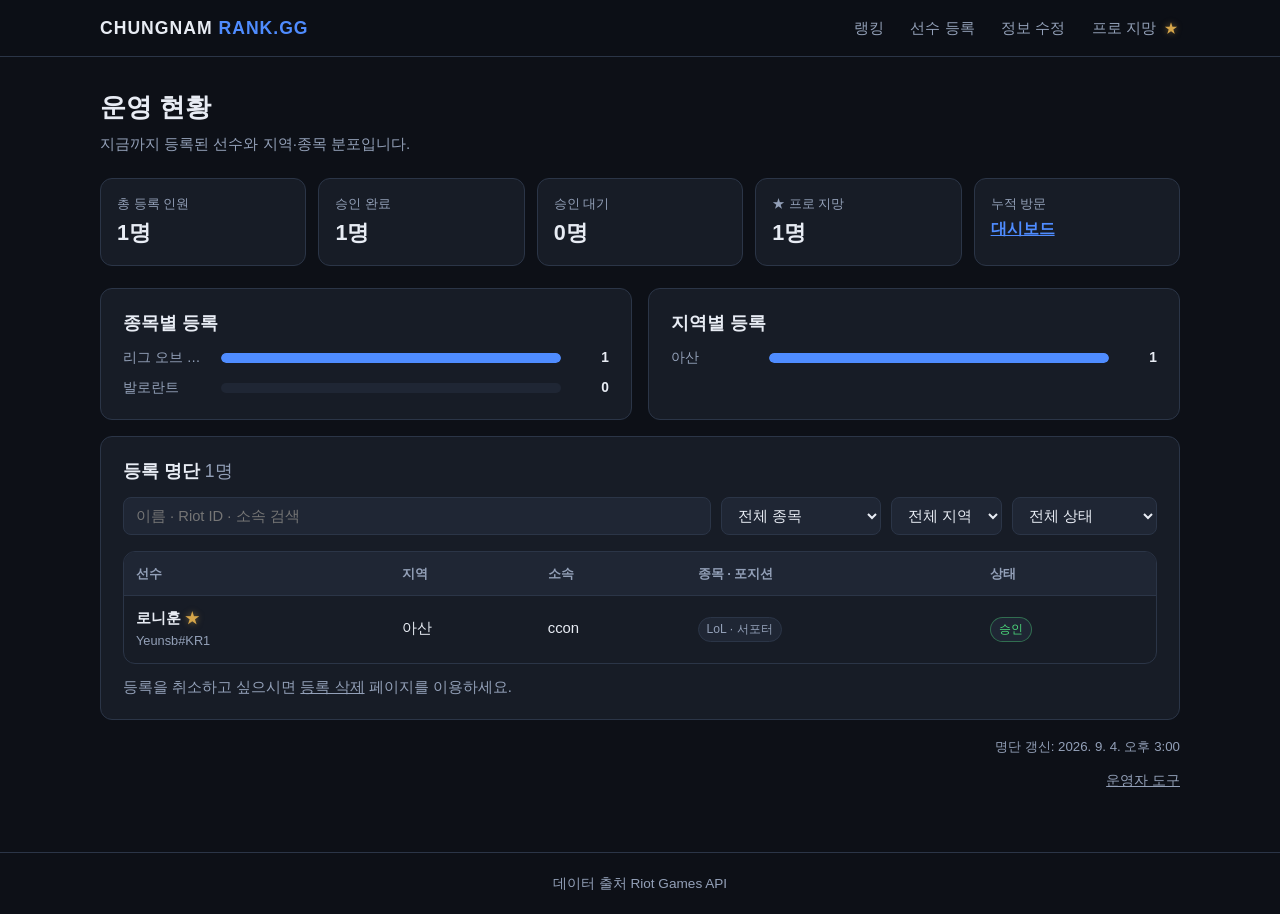
==== admin.html @ 57ab892e "feat: 링크 공유 미리보기 (og 태그 + 대표 이미지) 카톡·디스코드에 주소를 올려도 밋밋한 URL만 뜨고 있었습니다. 모집이 대부분 링크 공유로 퍼지는데 첫인상이 비어 있던" ====
<!DOCTYPE html>
<html lang="ko">
<head>
<meta charset="UTF-8">
<meta name="viewport" content="width=device-width, initial-scale=1">
<title>운영 현황 — 충남 아마추어 랭킹</title>
<meta name="robots" content="noindex">
<meta name="description" content="지금까지 등록된 선수와 지역·종목 분포입니다.">
<meta property="og:type" content="website">
<meta property="og:site_name" content="CHUNGNAM RANK.GG">
<meta property="og:locale" content="ko_KR">
<meta property="og:title" content="운영 현황 — 충남 아마추어 랭킹">
<meta property="og:description" content="지금까지 등록된 선수와 지역·종목 분포입니다.">
<meta property="og:url" content="https://fishsda2-alt.github.io/cne-arena/admin.html">
<meta property="og:image" content="https://fishsda2-alt.github.io/cne-arena/assets/og.png">
<meta property="og:image:width" content="1200">
<meta property="og:image:height" content="630">
<meta name="twitter:card" content="summary_large_image">
<link rel="canonical" href="https://fishsda2-alt.github.io/cne-arena/admin.html">
<link rel="stylesheet" href="css/style.css">
</head>
<body>

<header class="site-header">
  <div class="container">
    <a class="logo" href="index.html">CHUNGNAM <span>RANK.GG</span></a>
    <nav>
      <a href="index.html">랭킹</a>
      <a href="register.html">선수 등록</a>
      <a href="edit.html">정보 수정</a>
      <a href="pro.html">프로 지망 <span class="star">★</span></a>
    </nav>
  </div>
</header>

<main>
  <div class="container">
    <div class="page-title">
      <h1>운영 현황</h1>
      <p>지금까지 등록된 선수와 지역·종목 분포입니다.</p>
    </div>

    <!-- ── 요약 ──────────────────────────────────────────── -->
    <section class="stats">
      <div class="stat"><div class="k">총 등록 인원</div><div class="v" id="sTotal">-</div></div>
      <div class="stat"><div class="k">승인 완료</div><div class="v" id="sApproved">-</div></div>
      <div class="stat"><div class="k">승인 대기</div><div class="v" id="sPending">-</div></div>
      <div class="stat"><div class="k">★ 프로 지망</div><div class="v" id="sPro">-</div></div>
      <div class="stat"><div class="k">누적 방문</div><div class="v small" id="sVisits">미설정</div></div>
    </section>

    <div class="grid-2 admin-grid">
      <section class="card">
        <h2>종목별 등록</h2>
        <div id="byGame" class="bars"></div>
      </section>

      <section class="card">
        <h2>지역별 등록</h2>
        <div id="byRegion" class="bars"></div>
      </section>
    </div>

    <!-- ── 관리 키 (운영자 도구를 열었을 때만 보입니다) ───── -->
    <section class="card manage-only">
      <h2>관리 키</h2>
      <p>★ 표시와 승인을 바꾸려면 관리 키가 필요합니다.
        입력한 키는 <strong>이 탭에서만</strong> 기억하고, 창을 닫으면 사라집니다.</p>
      <div class="field" style="margin-top:12px">
        <label for="fKey">관리 키</label>
        <input type="password" id="fKey" autocomplete="off" placeholder="Apps Script 속성에 넣어둔 값">
      </div>
      <div class="btn-row">
        <button class="btn" id="keyBtn" type="button">이 탭에서 기억하기</button>
        <button class="btn ghost" id="keyClear" type="button">지우기</button>
      </div>
      <p class="copied" id="keyMsg"></p>
    </section>

    <!-- ── 명단 ──────────────────────────────────────────── -->
    <section class="card">
      <h2>등록 명단 <span id="count" style="font-weight:400; color:var(--text-dim)"></span></h2>

      <div class="controls" style="margin-top:12px">
        <input type="search" id="q" placeholder="이름 · Riot ID · 소속 검색">
        <select id="fGame"><option value="">전체 종목</option></select>
        <select id="fRegion"><option value="">전체 지역</option></select>
        <select id="fState">
          <option value="">전체 상태</option>
          <option value="pending">승인 대기만</option>
          <option value="pro">★ 프로 지망만</option>
        </select>
      </div>

      <div class="table-wrap">
        <table>
          <thead>
            <tr>
              <th>선수</th>
              <th class="hide-sm">지역</th>
              <th class="hide-sm">소속</th>
              <th>종목 · 포지션</th>
              <th>상태</th>
              <th class="manage-only">관리</th>
            </tr>
          </thead>
          <tbody id="tbody"></tbody>
        </table>
        <div class="empty" id="empty">불러오는 중…</div>
      </div>

      <div class="result-box" id="okBox"><h3>처리했습니다</h3><p id="okMsg"></p></div>
      <div class="result-box error" id="ngBox"><h3>처리하지 못했습니다</h3><p id="ngMsg"></p></div>

      <p class="foot-note">
        등록을 취소하고 싶으시면 <a href="remove.html">등록 삭제</a> 페이지를 이용하세요.
      </p>
    </section>

    <p class="updated" id="updated"></p>

    <p class="foot-note" style="text-align:right">
      <a href="#" id="manageToggle">운영자 도구</a>
    </p>
  </div>
</main>

<footer class="site-footer">
  <div class="container">
    <p>데이터 출처 Riot Games API</p>
  </div>
</footer>

<script src="js/config.js"></script>
<script src="js/analytics.js"></script>
<script src="js/admin.js"></script>
</body>
</html>
---- css/style.css ----
/* ===== 충남 아마추어 랭킹 ===== */
:root {
  --bg: #0d1017;
  --surface: #171c26;
  --surface-2: #1f2634;
  --border: #2b3547;
  --text: #e8ecf4;
  --text-dim: #93a0b8;
  --accent: #4f8cff;
  --accent-hover: #6da1ff;
  --gold: #d5a54a;
  --up: #4cd97b;
  --down: #ff6b6b;
  --radius: 12px;
}

* { margin: 0; padding: 0; box-sizing: border-box; }

body {
  font-family: "Segoe UI", "Malgun Gothic", "맑은 고딕", sans-serif;
  background: var(--bg);
  color: var(--text);
  line-height: 1.6;
  min-height: 100vh;
  display: flex;
  flex-direction: column;
}

a { color: var(--accent); }
.container { width: min(1080px, 94%); margin: 0 auto; }

/* ----- 헤더 ----- */
.site-header {
  background: rgba(13, 16, 23, 0.95);
  border-bottom: 1px solid var(--border);
  position: sticky; top: 0; z-index: 20;
  backdrop-filter: blur(6px);
}
.site-header .container {
  display: flex; align-items: center; justify-content: space-between;
  padding: 14px 0; gap: 12px;
}
.logo { font-weight: 800; font-size: 1.1rem; letter-spacing: 1px; text-decoration: none; color: var(--text); }
.logo span { color: var(--accent); }
.site-header nav a {
  color: var(--text-dim); text-decoration: none; margin-left: 18px;
  font-size: 0.94rem; padding: 6px 2px; border-bottom: 2px solid transparent;
}
.site-header nav a:hover { color: var(--text); }
.site-header nav a.active { color: var(--accent); border-bottom-color: var(--accent); }

main { flex: 1; padding: 30px 0 60px; }

.page-title { margin-bottom: 22px; }
.page-title h1 { font-size: 1.6rem; margin-bottom: 4px; }
.page-title p { color: var(--text-dim); font-size: 0.95rem; }

/* ----- 종목 선택 ----- */
/* 정렬 탭(.tabs)보다 한 단계 위의 축이라, 더 크고 각지게 해서 구분합니다. */
.game-tabs { display: flex; gap: 8px; flex-wrap: wrap; margin: 2px 0 20px; }
.game-tabs button {
  display: inline-flex; align-items: center; gap: 8px;
  background: var(--surface); color: var(--text-dim);
  border: 1px solid var(--border); border-radius: 10px;
  padding: 10px 18px; font-size: 1rem; font-weight: 600;
  cursor: pointer; font-family: inherit;
  transition: color .15s, border-color .15s, background .15s;
}
.game-tabs button:hover { color: var(--text); border-color: var(--accent); }
.game-tabs button.active { background: var(--accent); border-color: var(--accent); color: #fff; }
.game-tabs .soon {
  font-size: 0.7rem; font-weight: 600; padding: 2px 7px; border-radius: 999px;
  background: var(--surface-2); color: var(--text-dim); border: 1px solid var(--border);
}
.game-tabs button.active .soon { background: rgba(255,255,255,.2); color: #fff; border-color: transparent; }
/* 폼 안에서 쓸 때 (등록·수정 페이지) */
.game-tabs.pick { margin: 0; }
.game-tabs.pick button { padding: 9px 16px; font-size: 0.94rem; }

/* 아직 열지 않은 종목 안내 */
.notice-card { border-left: 3px solid var(--accent); }
.notice-card p { margin-top: 10px; }

/* ----- 요약 카드 ----- */
.stats {
  display: grid; grid-template-columns: repeat(auto-fit, minmax(140px, 1fr));
  gap: 12px; margin-bottom: 22px;
}
.stat {
  background: var(--surface); border: 1px solid var(--border);
  border-radius: var(--radius); padding: 14px 16px;
}
.stat .k { color: var(--text-dim); font-size: 0.82rem; }
.stat .v { font-size: 1.35rem; font-weight: 700; margin-top: 2px; }
.stat .v.small { font-size: 1rem; font-weight: 600; }

/* ----- 컨트롤 ----- */
.controls {
  display: flex; flex-wrap: wrap; gap: 10px; margin-bottom: 16px;
}
.controls input, .controls select {
  background: var(--surface-2); color: var(--text);
  border: 1px solid var(--border); border-radius: 8px;
  padding: 9px 12px; font-size: 0.92rem; font-family: inherit;
}
.controls input { flex: 1 1 200px; min-width: 0; }
.controls input:focus, .controls select:focus { outline: none; border-color: var(--accent); }

.tabs { display: flex; gap: 6px; margin-bottom: 14px; flex-wrap: wrap; }
.tabs button {
  background: var(--surface); color: var(--text-dim);
  border: 1px solid var(--border); border-radius: 999px;
  padding: 7px 16px; font-size: 0.9rem; cursor: pointer; font-family: inherit;
}
.tabs button:hover { color: var(--text); }
.tabs button.active { background: var(--accent); border-color: var(--accent); color: #fff; font-weight: 600; }

/* ----- 랭킹 표 ----- */
.table-wrap {
  background: var(--surface); border: 1px solid var(--border);
  border-radius: var(--radius); overflow: hidden;
}
table { width: 100%; border-collapse: collapse; }
thead th {
  background: var(--surface-2); color: var(--text-dim);
  font-size: 0.82rem; font-weight: 600; text-align: left;
  padding: 11px 12px; white-space: nowrap;
}
tbody td { padding: 11px 12px; border-top: 1px solid var(--border); font-size: 0.93rem; }
tbody tr:hover { background: rgba(79, 140, 255, 0.06); }

.rank-no { font-weight: 700; width: 54px; text-align: center; color: var(--text-dim); }
.rank-no.top1 { color: var(--gold); font-size: 1.1rem; }
.rank-no.top2 { color: #cfd6e4; }
.rank-no.top3 { color: #c08457; }

.player { display: flex; align-items: center; gap: 10px; min-width: 0; }
.player img, .player .noimg {
  width: 34px; height: 34px; border-radius: 8px; flex: none;
  background: var(--surface-2); border: 1px solid var(--border);
}
.player .who { min-width: 0; }
.player .nm { font-weight: 600; display: block; }
.player .id {
  color: var(--text-dim); font-size: 0.8rem;
  display: block; overflow: hidden; text-overflow: ellipsis; white-space: nowrap; max-width: 190px;
}

.tier { display: flex; align-items: center; gap: 7px; white-space: nowrap; }
.tier .dot { width: 9px; height: 9px; border-radius: 50%; flex: none; }
.tier .lp { color: var(--text-dim); font-size: 0.85rem; }

.delta { font-size: 0.85rem; white-space: nowrap; }
.delta.up { color: var(--up); }
.delta.down { color: var(--down); }
.delta.zero { color: var(--text-dim); }

.wl { white-space: nowrap; }
.wl .w { color: var(--up); }
.wl .l { color: var(--down); }
.wr { font-weight: 600; }
.wr.hi { color: var(--up); }
.wr.lo { color: var(--down); }

/* 프로 트라이아웃 희망 선수 표시 */
.star {
  color: var(--gold); margin-left: 4px; font-size: 0.95em;
  text-shadow: 0 0 6px rgba(213, 165, 74, 0.5); cursor: help;
}

.badge {
  display: inline-block; font-size: 0.72rem; padding: 1px 7px;
  border-radius: 999px; border: 1px solid var(--border);
  color: var(--text-dim); margin-left: 6px; vertical-align: middle;
}
.badge.hot { color: #ffb454; border-color: #6b4a1e; background: rgba(255,180,84,.1); }
.badge.stale { color: var(--text-dim); }

.empty { padding: 48px 20px; text-align: center; color: var(--text-dim); }
.updated { color: var(--text-dim); font-size: 0.83rem; margin-top: 12px; text-align: right; }

/* ----- 카드 / 안내 ----- */
.card {
  background: var(--surface); border: 1px solid var(--border);
  border-radius: var(--radius); padding: 20px 22px; margin-bottom: 16px;
}
.card h2 { font-size: 1.1rem; margin-bottom: 10px; }
.card h3 { font-size: 0.98rem; margin: 16px 0 6px; }
.card p, .card li { color: var(--text-dim); font-size: 0.93rem; }
.card ol, .card ul { padding-left: 20px; }
.card li { margin: 4px 0; }
.card strong { color: var(--text); }

.card h2 .step-no {
  display: inline-flex; align-items: center; justify-content: center;
  width: 26px; height: 26px; border-radius: 50%;
  background: var(--accent); color: #fff;
  font-size: 0.86rem; font-weight: 700; margin-right: 8px;
  vertical-align: 2px;
}

.field { margin-bottom: 14px; }
.field label { display: block; font-size: 0.88rem; margin-bottom: 5px; color: var(--text-dim); }
.field input[type="text"], .field select {
  width: 100%; background: var(--surface-2); color: var(--text);
  border: 1px solid var(--border); border-radius: 8px;
  padding: 11px 12px; font-size: 1rem; font-family: inherit;
}
.field input:focus, .field select:focus { outline: none; border-color: var(--accent); }

.req, .opt {
  font-size: 0.72rem; padding: 1px 6px; border-radius: 999px;
  margin-left: 5px; vertical-align: 1px;
}
.req { background: rgba(255,107,107,.14); color: var(--down); }
.opt { background: var(--surface-2); color: var(--text-dim); }

.grid-2 { display: grid; grid-template-columns: 1fr 1fr; gap: 0 12px; }
@media (max-width: 560px) { .grid-2 { grid-template-columns: 1fr; } }

/* 체크박스 항목 */
.field.check label {
  display: flex; align-items: flex-start; gap: 9px;
  color: var(--text); font-size: 0.92rem; cursor: pointer; margin-bottom: 0;
}
.field.check input[type="checkbox"] {
  width: 18px; height: 18px; margin-top: 2px; flex: none;
  accent-color: var(--accent); cursor: pointer;
}

/* 입력 오류 문구 */
.err {
  display: none; color: var(--down); font-size: 0.84rem; margin-top: 5px;
}
.err.show { display: block; }

/* 제출 결과 */
.result-box {
  display: none; margin-top: 16px; padding: 16px 18px;
  border-radius: var(--radius); border: 1px solid var(--up);
  background: rgba(76, 217, 123, 0.08);
}
.result-box.show { display: block; }
.result-box.error { border-color: var(--down); background: rgba(255, 107, 107, 0.08); }
.result-box h3 { margin: 0 0 6px; font-size: 1rem; color: var(--up); }
.result-box.error h3 { color: var(--down); }
.result-box p { color: var(--text); font-size: 0.92rem; }

.mail-preview {
  margin-top: 12px; padding: 14px; border-radius: 8px;
  background: var(--bg); border: 1px solid var(--border);
  color: var(--text-dim); font-size: 0.85rem; line-height: 1.7;
  font-family: "Consolas", "D2Coding", monospace;
  white-space: pre-wrap; word-break: break-word;
  max-height: 420px; overflow-y: auto;
}

.mail-to {
  display: flex; align-items: center; gap: 12px; flex-wrap: wrap;
  background: var(--surface-2); border: 1px solid var(--border);
  border-radius: 8px; padding: 12px 14px;
  font-size: 1.05rem; font-weight: 600; word-break: break-all;
}
.btn-row { display: flex; gap: 10px; margin-top: 14px; flex-wrap: wrap; }
.copied {
  display: none; margin-top: 10px; color: var(--up); font-size: 0.88rem;
}
.copied.show { display: block; }

.btn {
  display: inline-block; background: var(--accent); color: #fff;
  border: none; border-radius: 8px; padding: 11px 22px;
  font-size: 0.96rem; font-weight: 600; cursor: pointer;
  text-decoration: none; font-family: inherit;
}
.btn:hover { background: var(--accent-hover); }
.btn.ghost { background: transparent; border: 1px solid var(--border); color: var(--text); }
.btn.btn-lg { width: 100%; padding: 14px 22px; font-size: 1.05rem; margin-top: 6px; }
.btn.btn-sm { padding: 6px 14px; font-size: 0.85rem; }
.btn:disabled { opacity: .5; cursor: not-allowed; }
.btn.btn-danger { background: var(--down); }
.btn.btn-danger:hover { background: #ff8585; }

/* 되돌릴 수 없는 동작 앞의 경고 */
.danger-note {
  border: 1px solid var(--down);
  background: rgba(255, 107, 107, 0.08);
  border-radius: var(--radius); padding: 14px 18px; margin-bottom: 18px;
  font-size: 0.92rem; color: var(--text-dim); line-height: 1.7;
}
.danger-note strong { color: var(--text); }

.icon-result {
  display: none; margin-top: 14px; padding: 16px;
  background: var(--surface-2); border: 1px solid var(--border); border-radius: var(--radius);
  align-items: center; gap: 16px;
}
.icon-result.show { display: flex; }
.icon-result img {
  width: 84px; height: 84px; border-radius: 12px; flex: none;
  border: 2px solid var(--accent);
}
.icon-result .n { font-size: 1.5rem; font-weight: 800; color: var(--accent); }
.icon-result .t { color: var(--text-dim); font-size: 0.9rem; }
.hint { color: var(--down); font-size: 0.88rem; margin-top: 8px; display: none; }
.hint.show { display: block; }

.notice {
  border-left: 3px solid var(--accent);
  background: rgba(79, 140, 255, 0.07);
  padding: 12px 16px; border-radius: 0 8px 8px 0; margin: 12px 0;
  font-size: 0.9rem; color: var(--text-dim);
}

/* 푸터의 브랜드 버튼 — 운영 현황 페이지 입구 */
.brand-btn {
  display: inline-block; text-decoration: none;
  border: 1px solid var(--border); border-radius: 999px;
  padding: 7px 18px; color: var(--text-dim);
  font-weight: 800; letter-spacing: 1px; font-size: 0.85rem;
}
.brand-btn span { color: var(--accent); }
.brand-btn:hover { color: var(--text); border-color: var(--accent); }

/* ----- 운영 현황 ----- */
/* 관리 부분은 '운영자 도구'를 열었을 때만 보입니다 (화면 정리용이지 잠금이 아닙니다) */
body:not(.manage) .manage-only { display: none !important; }
.foot-note { color: var(--text-dim); font-size: 0.86rem; margin-top: 12px; }
.foot-note a { color: var(--text-dim); }
.foot-note a:hover { color: var(--accent); }

.admin-grid { gap: 0 16px; }
.bars { display: flex; flex-direction: column; gap: 8px; margin-top: 10px; }
.bar { display: grid; grid-template-columns: 88px 1fr 38px; align-items: center; gap: 10px; }
.bar .bl { font-size: 0.86rem; color: var(--text-dim); overflow: hidden; text-overflow: ellipsis; white-space: nowrap; }
.bar .bt { background: var(--surface-2); border-radius: 999px; height: 10px; overflow: hidden; }
.bar .bf { display: block; height: 100%; background: var(--accent); border-radius: 999px; }
.bar .bn { font-size: 0.86rem; font-weight: 700; text-align: right; }

.chip {
  display: inline-block; font-size: 0.76rem; padding: 2px 8px; border-radius: 999px;
  border: 1px solid var(--border); color: var(--text-dim); background: var(--surface-2);
  white-space: nowrap;
}
.chip.ok { color: var(--up); border-color: rgba(76,217,123,.4); }
.chip.warn { color: var(--gold); border-color: rgba(213,165,74,.4); }
.ops { white-space: nowrap; }
.ops .btn { margin-right: 4px; }
#tbody .nm { font-weight: 600; display: block; }
#tbody .id { color: var(--text-dim); font-size: 0.8rem; display: block; }

@media (max-width: 720px) {
  .admin-grid { grid-template-columns: 1fr; }
  .bar { grid-template-columns: 70px 1fr 32px; }
}

.site-footer {
  border-top: 1px solid var(--border); padding: 20px 0;
  color: var(--text-dim); font-size: 0.85rem; text-align: center;
}

/* ----- 모바일 ----- */
@media (max-width: 720px) {
  .site-header .container { flex-direction: column; align-items: flex-start; gap: 6px; }
  .site-header nav a { margin-left: 0; margin-right: 16px; }
  .game-tabs button { padding: 9px 14px; font-size: 0.94rem; }
  .hide-sm { display: none; }
  .table-wrap { overflow-x: auto; }
  tbody td, thead th { padding: 9px 7px; font-size: 0.86rem; }
  .player img, .player .noimg { width: 28px; height: 28px; }
  .player .id { max-width: 96px; font-size: 0.75rem; }
  .rank-no { width: 34px; }
  /* 좁은 화면에서는 티어·변동 표기가 줄바꿈되도록 허용 (가로 스크롤 방지) */
  .tier, .delta { white-space: normal; }
  .tier { gap: 5px; }
}
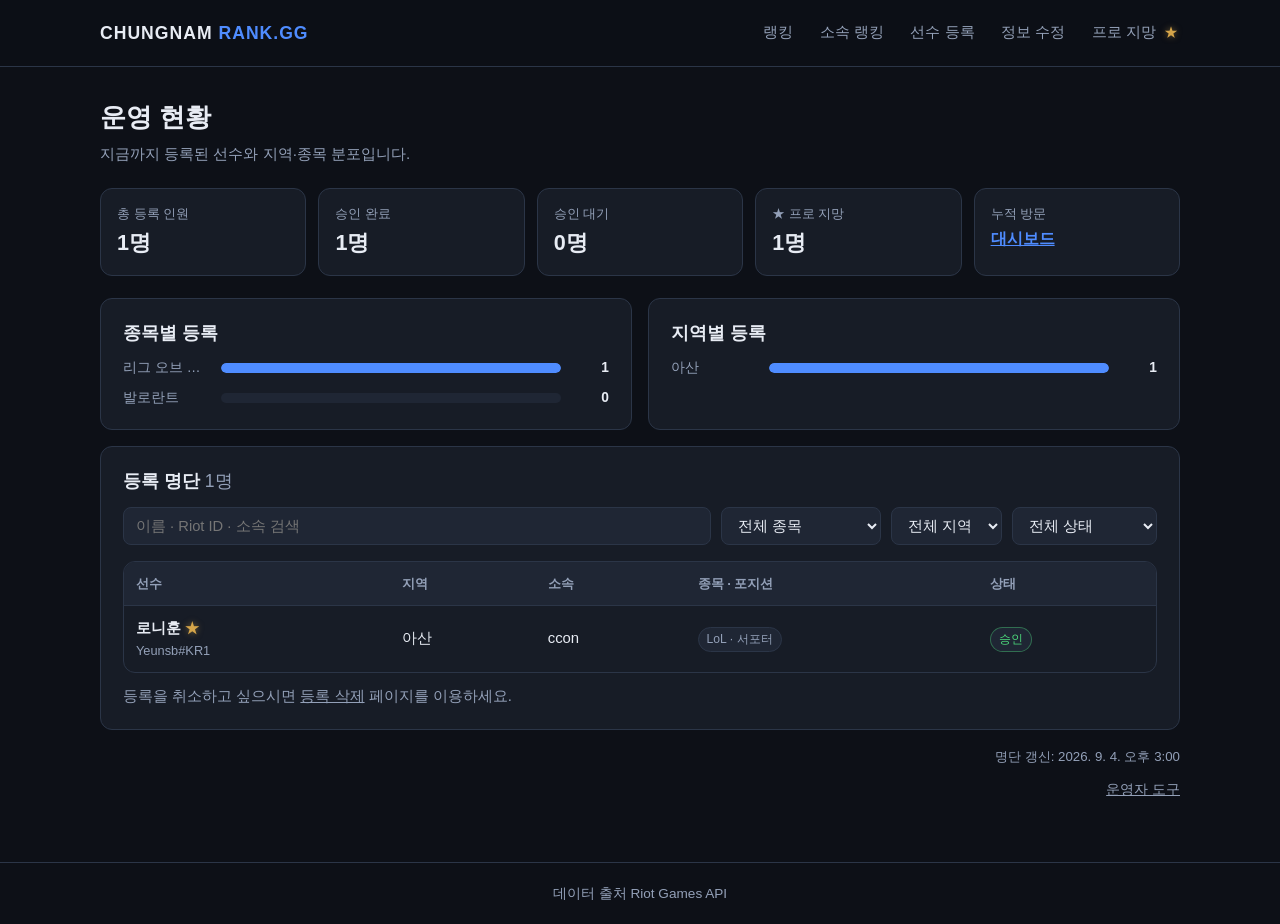
==== commit 36c03300: "feat: 소속·지역 랭킹 학교·클럽 단위, 시·군 단위 순위를 따로 봅니다. 지역 아마추어 씬에서는 선수가 한 명씩 오는 것보다 팀이 통째로 오는 편이 흔해서, "우리 학교가 몇" ====
--- a/admin.html
+++ b/admin.html
@@ -26,6 +26,7 @@
     <a class="logo" href="index.html">CHUNGNAM <span>RANK.GG</span></a>
     <nav>
       <a href="index.html">랭킹</a>
+      <a href="teams.html">소속 랭킹</a>
       <a href="register.html">선수 등록</a>
       <a href="edit.html">정보 수정</a>
       <a href="pro.html">프로 지망 <span class="star">★</span></a>
--- a/css/style.css
+++ b/css/style.css
@@ -45,6 +45,8 @@
 .site-header nav a {
   color: var(--text-dim); text-decoration: none; margin-left: 18px;
   font-size: 0.94rem; padding: 6px 2px; border-bottom: 2px solid transparent;
+  /* 좁은 화면에서 메뉴가 두 줄이 되더라도 낱말 가운데서 끊기지 않게 */
+  white-space: nowrap; display: inline-block;
 }
 .site-header nav a:hover { color: var(--text); }
 .site-header nav a.active { color: var(--accent); border-bottom-color: var(--accent); }
@@ -115,6 +117,11 @@
 .tabs button:hover { color: var(--text); }
 .tabs button.active { background: var(--accent); border-color: var(--accent); color: #fff; font-weight: 600; }
 
+/* 티어 분포 */
+.card.dist { padding: 16px 20px; margin-bottom: 14px; }
+.card.dist h2 { font-size: 0.95rem; margin-bottom: 2px; }
+.card.dist h2 span { font-weight: 400; color: var(--text-dim); font-size: 0.85rem; margin-left: 6px; }
+
 /* ----- 랭킹 표 ----- */
 .table-wrap {
   background: var(--surface); border: 1px solid var(--border);
@@ -178,6 +185,48 @@
 
 .empty { padding: 48px 20px; text-align: center; color: var(--text-dim); }
 .updated { color: var(--text-dim); font-size: 0.83rem; margin-top: 12px; text-align: right; }
+
+/* ----- 선수 상세 ----- */
+.modal { position: fixed; inset: 0; z-index: 50; display: flex; align-items: center; justify-content: center; padding: 16px; }
+.modal-back { position: absolute; inset: 0; background: rgba(0,0,0,.6); backdrop-filter: blur(2px); }
+.modal-card {
+  position: relative; width: min(620px, 100%); max-height: 88vh; overflow-y: auto;
+  background: var(--surface); border: 1px solid var(--border);
+  border-radius: var(--radius); padding: 22px 24px;
+}
+.modal-x {
+  position: absolute; top: 10px; right: 12px; background: none; border: none;
+  color: var(--text-dim); font-size: 1.6rem; line-height: 1; cursor: pointer; padding: 4px 8px;
+}
+.modal-x:hover { color: var(--text); }
+
+.p-head { display: flex; gap: 14px; align-items: center; margin-bottom: 16px; }
+.p-head img { width: 62px; height: 62px; border-radius: 12px; flex: none; background: var(--surface-2); border: 1px solid var(--border); }
+.p-who { min-width: 0; }
+.p-name { font-size: 1.25rem; font-weight: 800; }
+.p-id { color: var(--text-dim); font-size: 0.86rem; }
+.p-meta { color: var(--text-dim); font-size: 0.86rem; margin-top: 3px; }
+
+.p-stats { display: grid; grid-template-columns: repeat(auto-fit, minmax(120px, 1fr)); gap: 10px; margin-bottom: 18px; }
+.p-stats .s { background: var(--surface-2); border: 1px solid var(--border); border-radius: 10px; padding: 10px 12px; }
+.p-stats .s .k { color: var(--text-dim); font-size: 0.78rem; }
+.p-stats .s .v { font-weight: 700; margin-top: 2px; }
+.p-stats .s .v.sm { font-size: 0.92rem; }
+
+.p-h3 { font-size: 0.95rem; margin-bottom: 8px; }
+.p-h3 span { font-weight: 400; color: var(--text-dim); font-size: 0.84rem; margin-left: 6px; }
+.p-chart { background: var(--surface-2); border: 1px solid var(--border); border-radius: 10px; padding: 12px; }
+.p-chart svg { display: block; width: 100%; height: auto; }
+.p-chart .note { color: var(--text-dim); font-size: 0.88rem; text-align: center; padding: 22px 8px; }
+
+/* 이름을 누를 수 있다는 표시 */
+tbody tr.clickable { cursor: pointer; }
+tbody tr.clickable:hover .nm { color: var(--accent); }
+
+@media (max-width: 560px) {
+  .modal-card { padding: 18px 16px; }
+  .p-head img { width: 50px; height: 50px; }
+}
 
 /* ----- 카드 / 안내 ----- */
 .card {
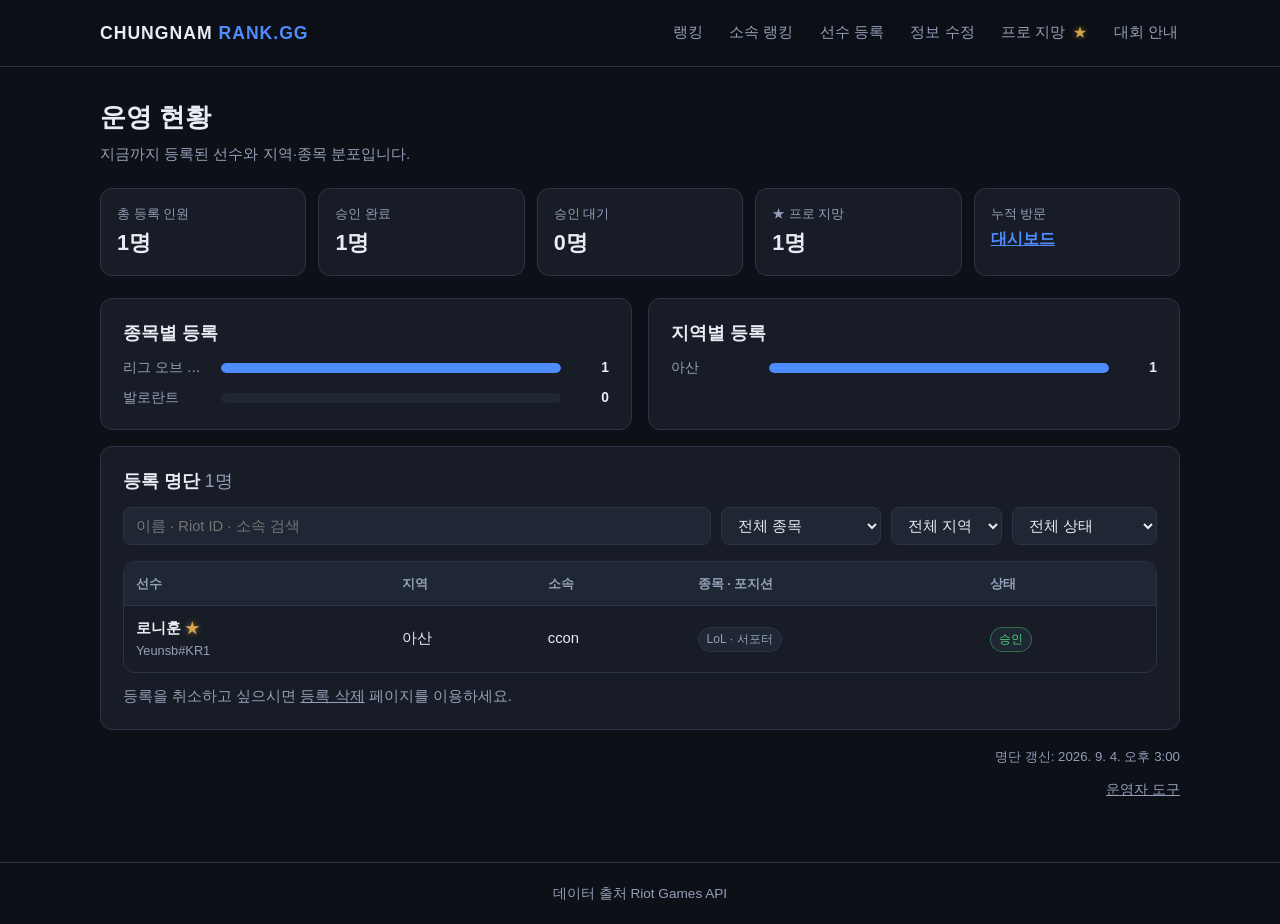
==== commit 8175ec11: "refactor: 대회 안내를 전용 페이지로 (메뉴 맨 오른쪽) 랭킹 첫 화면에 얹어두니 표 위가 복잡했습니다. 페이지를 따로 두니 지난 대회까지 담을 수 있어서 오히려 내용이 늘" ====
--- a/admin.html
+++ b/admin.html
@@ -30,6 +30,7 @@
       <a href="register.html">선수 등록</a>
       <a href="edit.html">정보 수정</a>
       <a href="pro.html">프로 지망 <span class="star">★</span></a>
+      <a href="events.html">대회 안내</a>
     </nav>
   </div>
 </header>
--- a/css/style.css
+++ b/css/style.css
@@ -16,6 +16,12 @@
 
 * { margin: 0; padding: 0; box-sizing: border-box; }
 
+/* hidden 속성이 항상 이기게 합니다.
+   브라우저 기본값은 [hidden]{display:none} 인데 우선순위가 가장 낮아서,
+   .modal{display:flex} 처럼 display 를 지정한 클래스가 있으면 그냥 무시됩니다.
+   실제로 상세 모달이 늘 떠 있는 사고가 났습니다. */
+[hidden] { display: none !important; }
+
 body {
   font-family: "Segoe UI", "Malgun Gothic", "맑은 고딕", sans-serif;
   background: var(--bg);
@@ -116,6 +122,83 @@
 }
 .tabs button:hover { color: var(--text); }
 .tabs button.active { background: var(--accent); border-color: var(--accent); color: #fff; font-weight: 600; }
+
+/* 소속 랭킹 — 펼친 팀원 목록 */
+#tbody tr.clickable .more {
+  color: var(--text-dim); font-size: 0.78rem; margin-left: 8px; opacity: 0; transition: opacity .15s;
+}
+#tbody tr.clickable:hover .more, #tbody tr.clickable.open .more { opacity: 1; }
+#tbody tr.clickable.open .more::after { content: " 접기"; }
+#tbody tr.clickable.open .more { font-size: 0; }
+#tbody tr.clickable.open .more::after { font-size: 0.78rem; }
+tr.roster td { background: var(--bg); padding: 10px 12px; }
+.roster-list { display: grid; grid-template-columns: repeat(auto-fill, minmax(210px, 1fr)); gap: 8px; }
+.rm {
+  display: flex; align-items: center; gap: 8px; text-decoration: none;
+  background: var(--surface-2); border: 1px solid var(--border);
+  border-radius: 8px; padding: 8px 11px; color: var(--text); font-size: 0.88rem;
+}
+.rm:hover { border-color: var(--accent); }
+.rm-name { font-weight: 600; }
+.rm-pos { color: var(--text-dim); font-size: 0.8rem; }
+.rm-tier { margin-left: auto; color: var(--text-dim); font-size: 0.8rem; white-space: nowrap; }
+
+/* ----- 대회 안내 ----- */
+.ev-box h2 { font-size: 1rem; margin-bottom: 12px; }
+.ev-list { display: flex; flex-direction: column; gap: 12px; }
+.ev {
+  display: flex; gap: 14px; align-items: stretch;
+  background: var(--surface-2); border: 1px solid var(--border);
+  border-radius: 10px; padding: 14px 16px;
+}
+.ev-poster { width: 84px; border-radius: 8px; object-fit: cover; flex: none; align-self: flex-start; }
+.ev-body { min-width: 0; flex: 1; }
+.ev-top { display: flex; align-items: center; gap: 8px; flex-wrap: wrap; }
+.ev-name { font-weight: 700; font-size: 1rem; }
+.ev-meta { color: var(--text-dim); font-size: 0.86rem; margin-top: 4px; }
+.ev-note { color: var(--text-dim); font-size: 0.88rem; margin-top: 6px; }
+.ev-foot { display: flex; align-items: center; gap: 10px; flex-wrap: wrap; margin-top: 10px; }
+.ev-apply { font-size: 0.84rem; color: var(--gold); }
+.ev-apply.done { color: var(--text-dim); }
+
+.ev-box + .ev-box { margin-top: 16px; }
+.ev-box .empty { padding: 28px 12px; }
+/* 지난 대회는 눈에 덜 띄게 — 있다는 것만 알면 됩니다 */
+.ev-list.past .ev { opacity: .62; }
+.ev-list.past .ev:hover { opacity: 1; }
+
+/* 팀 모집은 디스코드에서 */
+.discord-bar {
+  display: flex; align-items: center; justify-content: space-between; gap: 14px;
+  flex-wrap: wrap; margin-bottom: 14px; padding: 12px 16px;
+  border: 1px solid var(--border); border-radius: var(--radius);
+  background: var(--surface); color: var(--text-dim);
+  font-size: 0.9rem; line-height: 1.6;
+}
+.discord-bar strong { color: var(--text); }
+.discord-bar .btn { background: #5865f2; flex: none; }
+.discord-bar .btn:hover { background: #6b77f5; }
+
+@media (max-width: 560px) {
+  .ev { flex-direction: column; }
+  .ev-poster { width: 100%; max-height: 180px; }
+}
+
+/* 예시 데이터를 보고 있다는 표시 */
+.sample-bar {
+  display: flex; align-items: center; justify-content: space-between; gap: 14px;
+  flex-wrap: wrap; margin-bottom: 14px; padding: 12px 16px;
+  border: 1px solid var(--gold); border-radius: var(--radius);
+  background: rgba(213, 165, 74, 0.1);
+  color: var(--text-dim); font-size: 0.9rem; line-height: 1.6;
+}
+.sample-bar strong { color: var(--gold); }
+.sample-bar .btn { background: var(--gold); color: #1b1405; flex: none; }
+.sample-bar .btn:hover { background: #e8bd63; }
+
+/* 아직 선수가 적을 때의 안내 */
+.intro-card { border-left: 3px solid var(--accent); }
+.intro-card ul { margin-top: 10px; }
 
 /* 티어 분포 */
 .card.dist { padding: 16px 20px; margin-bottom: 14px; }
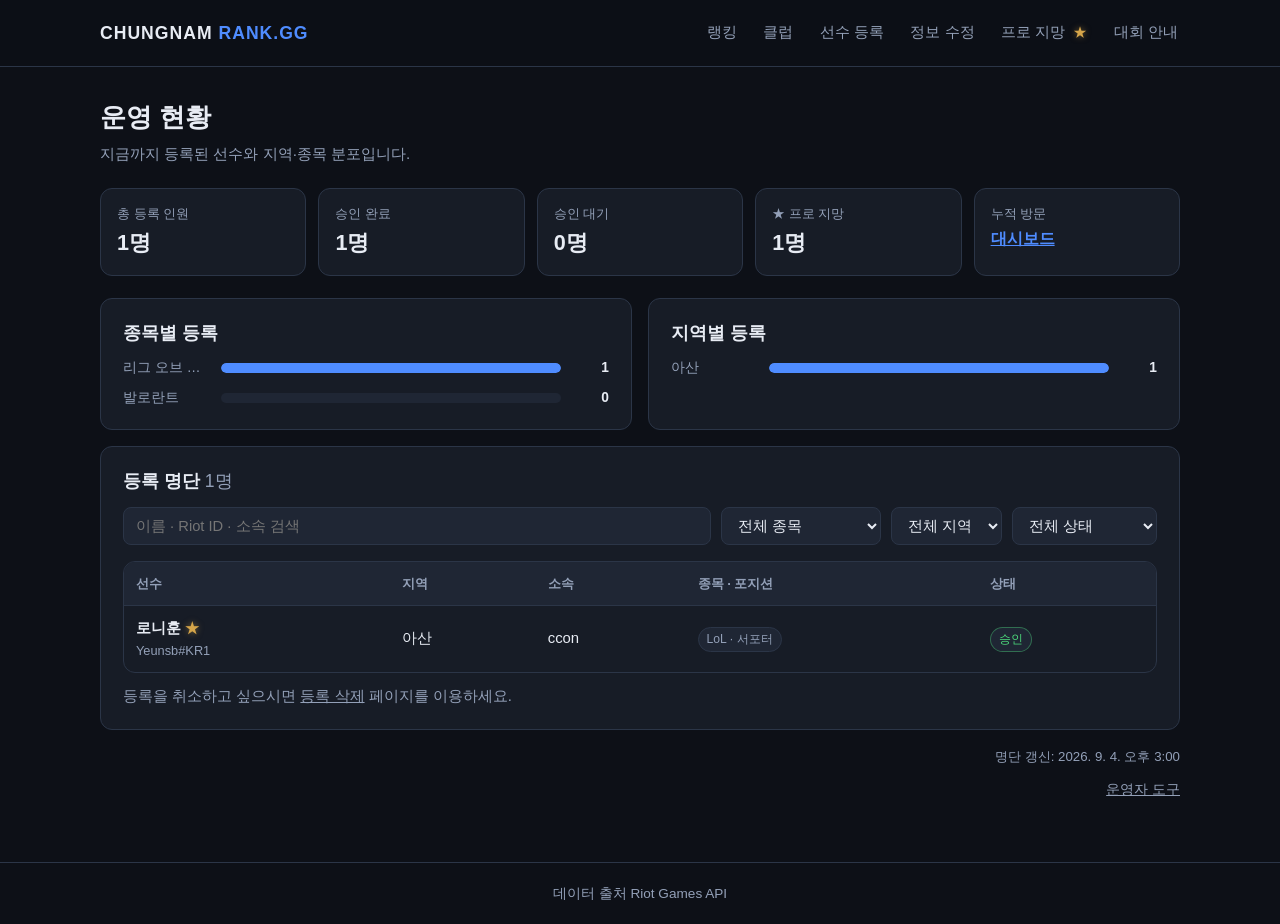
==== commit 78bfc8c4: "refactor: 메뉴 '클럽'으로 개명, 디스코드 안내 정리, 대회 검색 - 상단 메뉴 '소속 랭킹' → '클럽'. 페이지 제목·토글·표 머리도 함께 맞췄습니다.   등록 폼의 " ====
--- a/admin.html
+++ b/admin.html
@@ -26,7 +26,7 @@
     <a class="logo" href="index.html">CHUNGNAM <span>RANK.GG</span></a>
     <nav>
       <a href="index.html">랭킹</a>
-      <a href="teams.html">소속 랭킹</a>
+      <a href="teams.html">클럽</a>
       <a href="register.html">선수 등록</a>
       <a href="edit.html">정보 수정</a>
       <a href="pro.html">프로 지망 <span class="star">★</span></a>
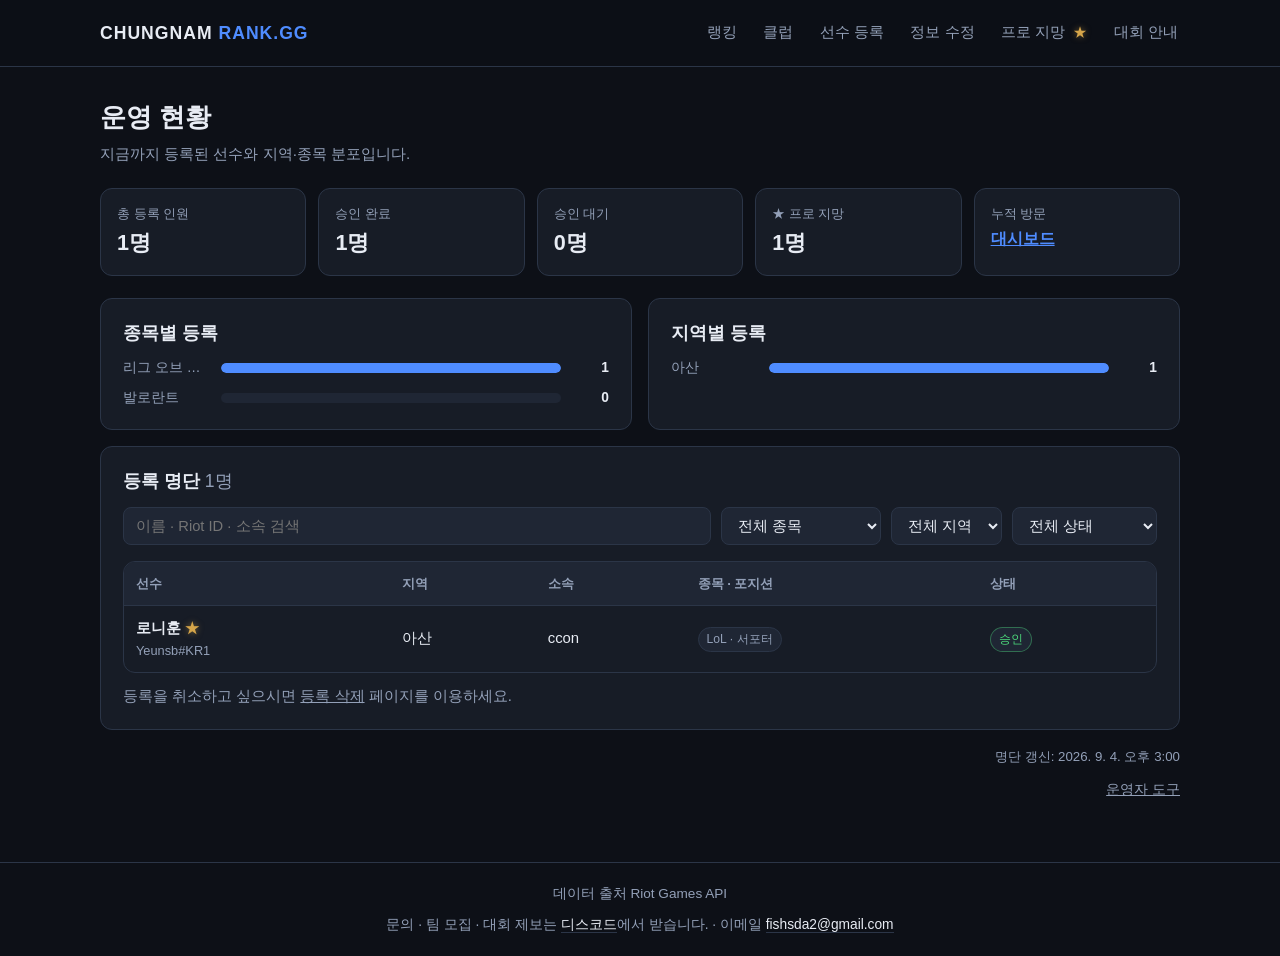
==== commit 73fe4318: "chore: 예시 대회 삭제, 푸터에 문의 안내 추가 - data/events.json 을 비웠습니다. 대회 안내는 이제 "지금은 안내할 대회가   없습니다 / 알고 계신 대회가 " ====
--- a/admin.html
+++ b/admin.html
@@ -130,11 +130,13 @@
 <footer class="site-footer">
   <div class="container">
     <p>데이터 출처 Riot Games API</p>
+    <p class="footer-contact" id="footerContact"></p>
   </div>
 </footer>
 
 <script src="js/config.js"></script>
 <script src="js/analytics.js"></script>
+<script src="js/site.js"></script>
 <script src="js/admin.js"></script>
 </body>
 </html>
--- a/css/style.css
+++ b/css/style.css
@@ -486,6 +486,10 @@
   .bar { grid-template-columns: 70px 1fr 32px; }
 }
 
+.footer-contact { margin-top: 10px; font-size: 0.86rem; }
+.footer-contact a { color: var(--text); text-decoration: none; border-bottom: 1px solid var(--border); }
+.footer-contact a:hover { color: var(--accent); border-bottom-color: var(--accent); }
+
 .site-footer {
   border-top: 1px solid var(--border); padding: 20px 0;
   color: var(--text-dim); font-size: 0.85rem; text-align: center;
